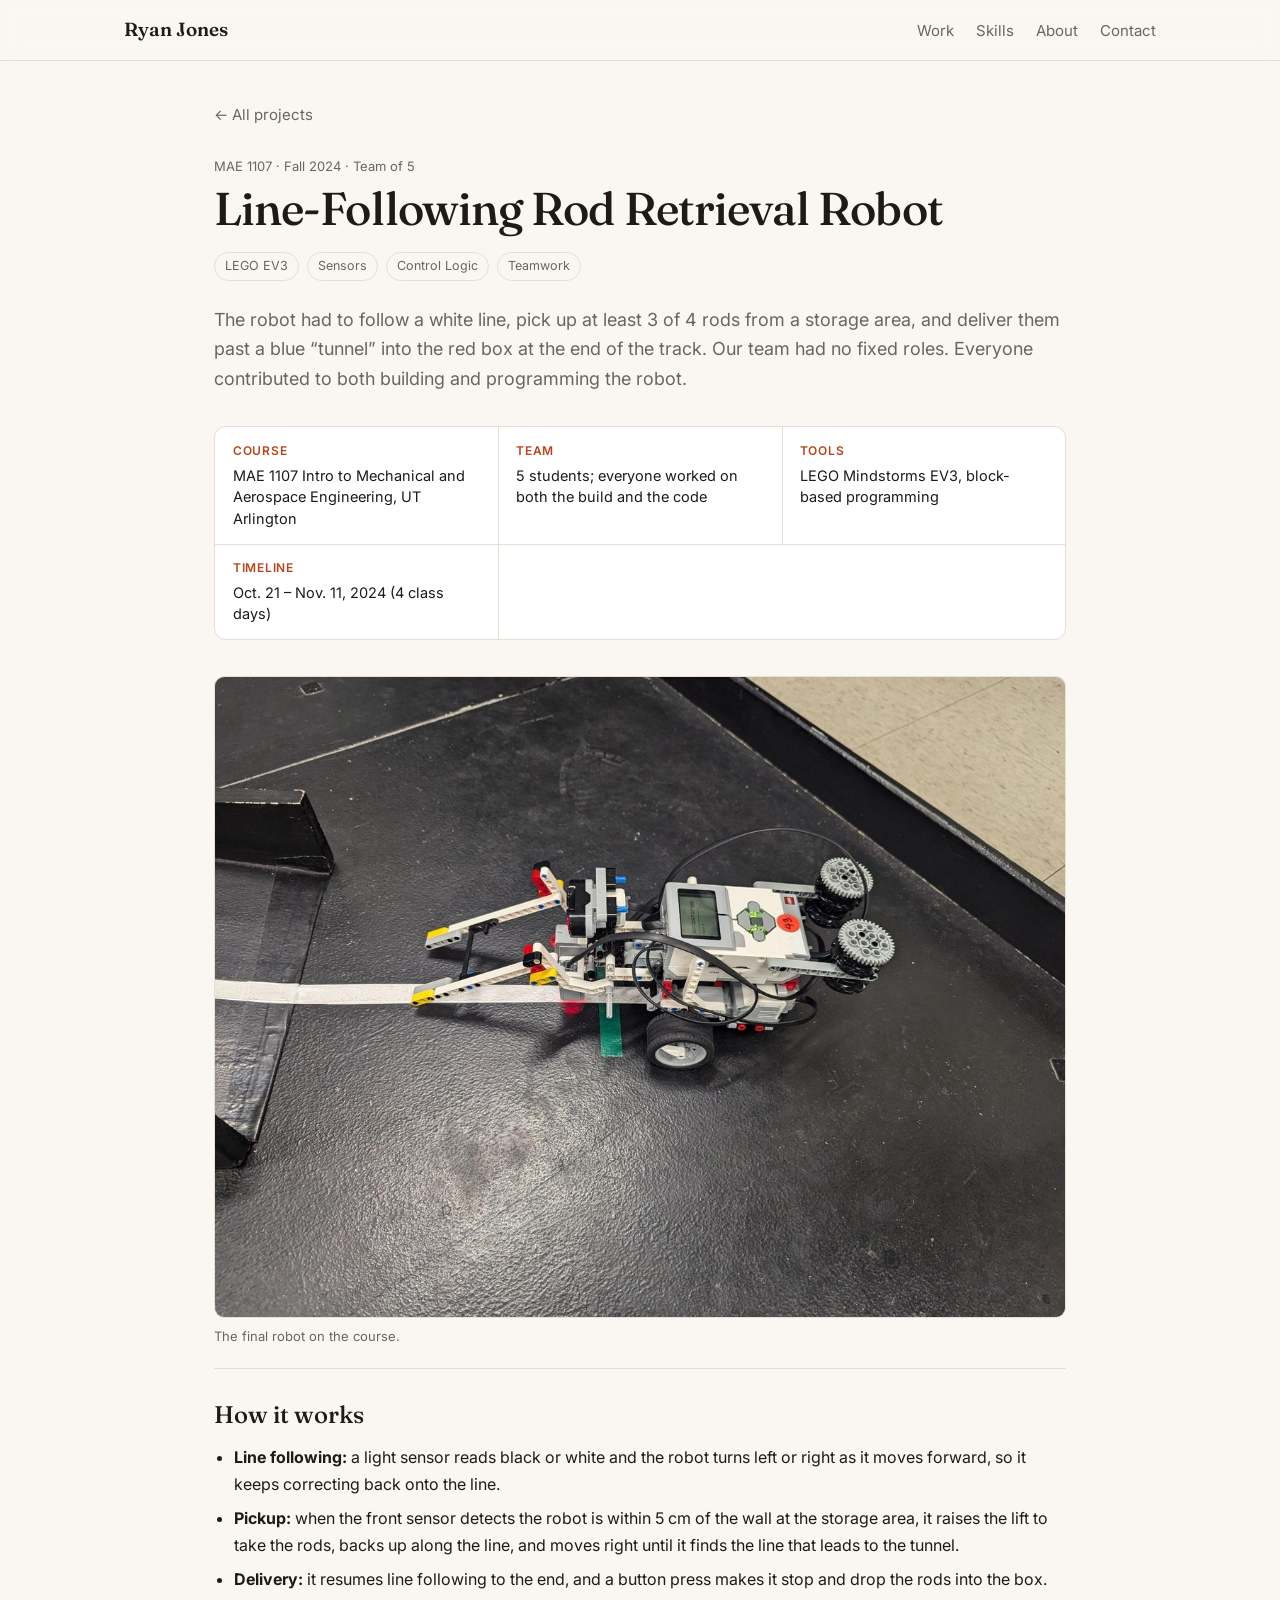
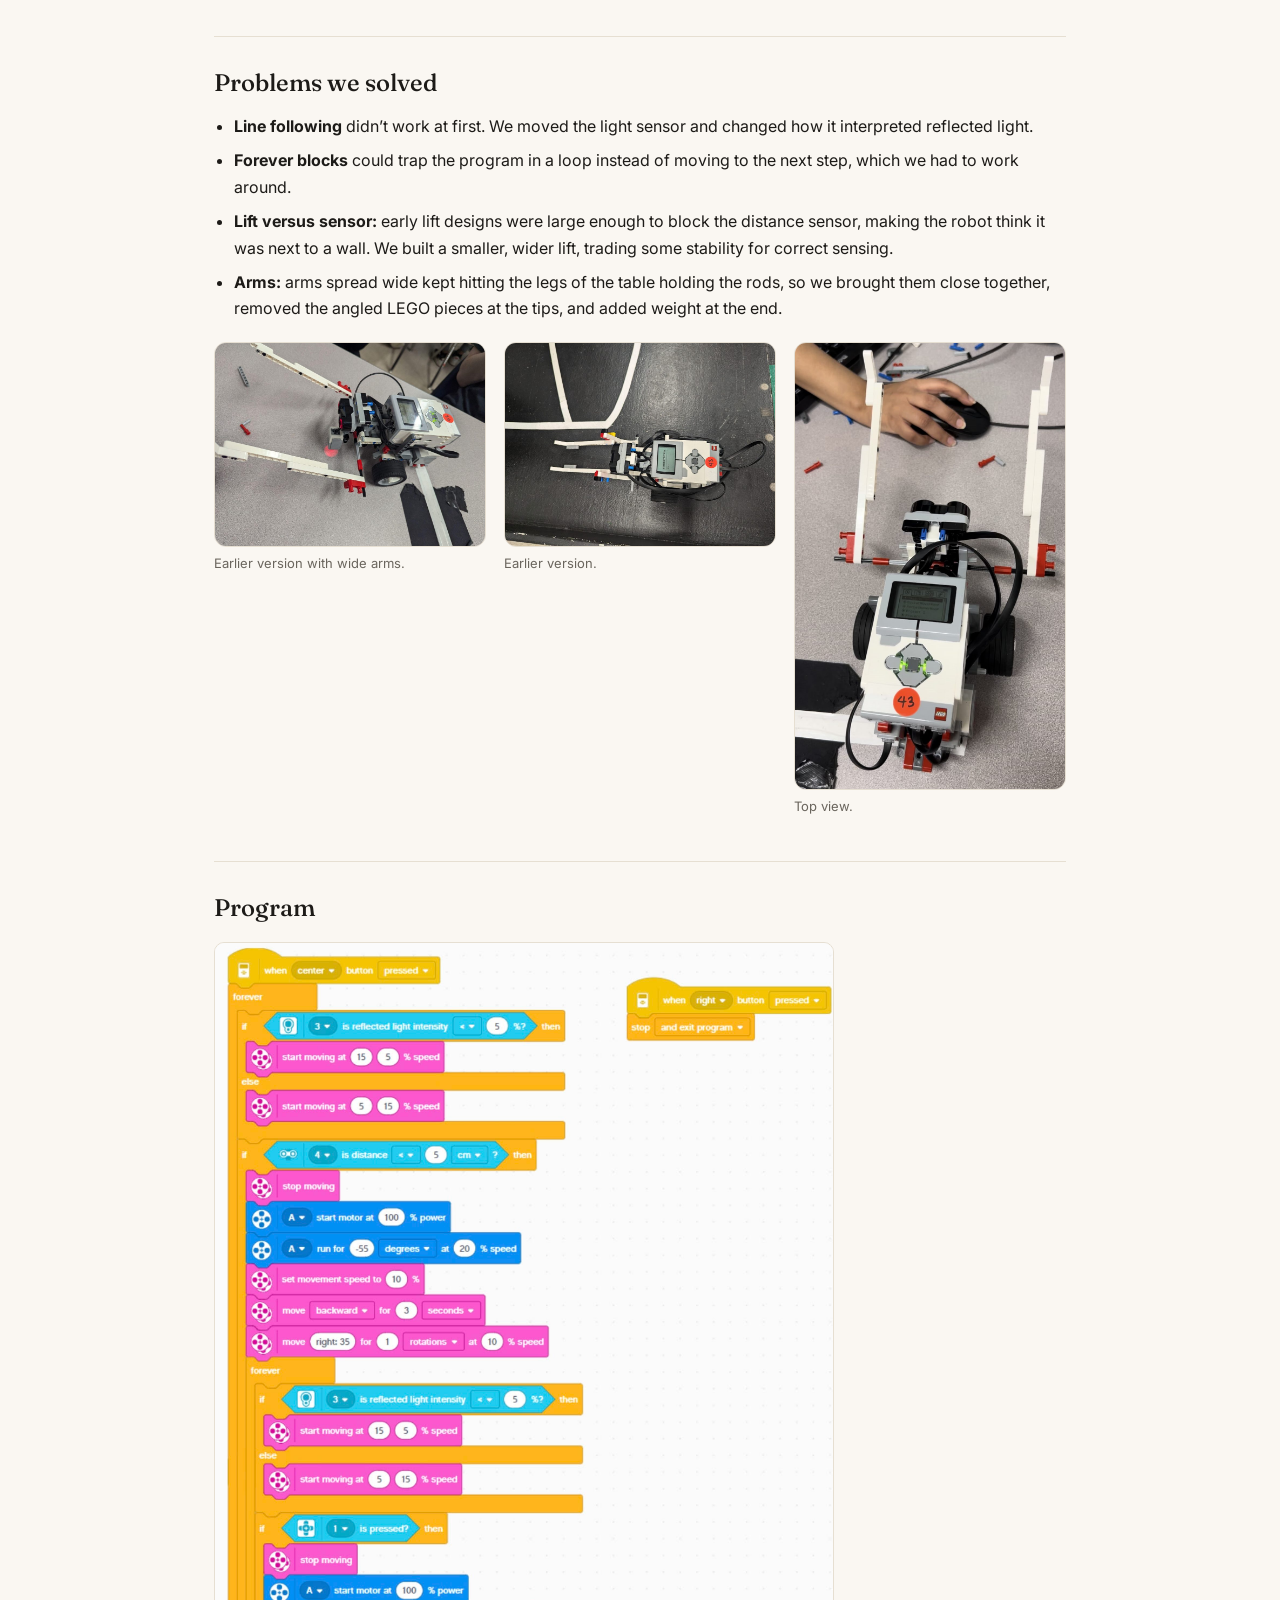
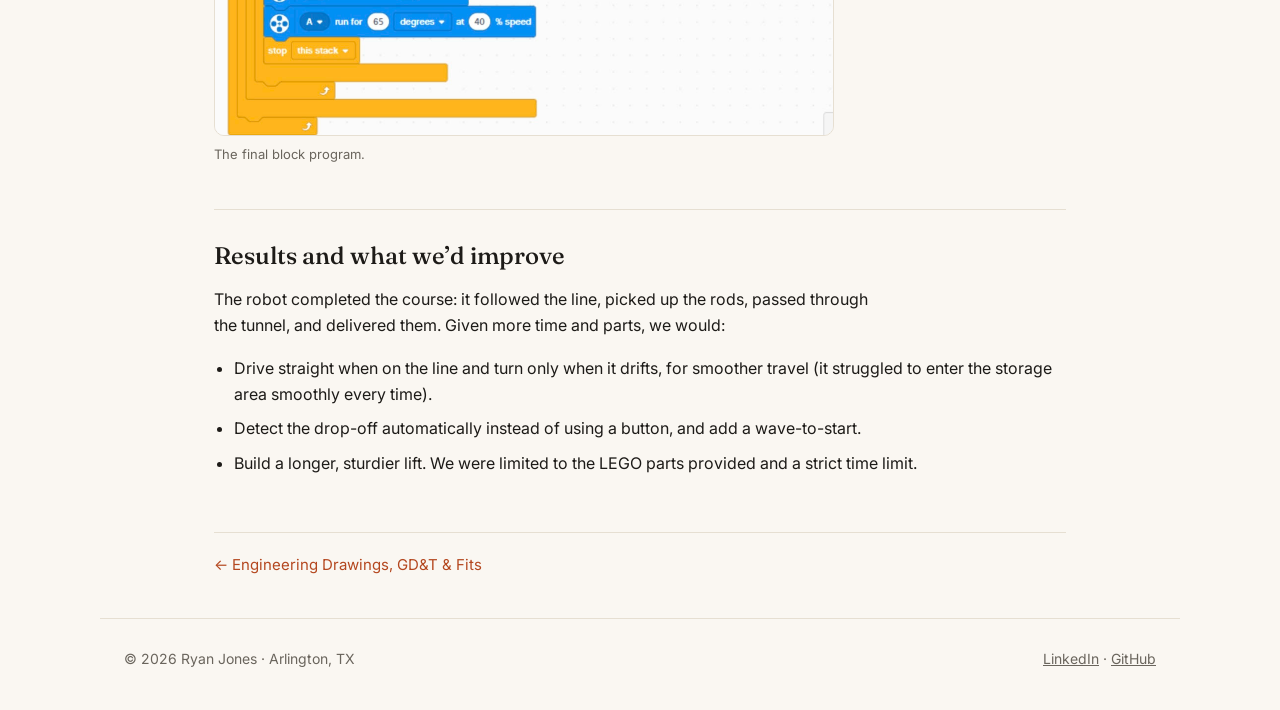
==== projects/lego-line-following-robot.html @ ddf34568 "Add files via upload Added all of the files for showing the projects completed up to this point" ====
<!doctype html>
<html lang="en"><head><meta charset="utf-8"><meta name="viewport" content="width=device-width, initial-scale=1">
<title>Line-Following Rod Retrieval Robot — Ryan Jones</title>
<meta name="description" content="A LEGO EV3 robot that follows a white line, picks up rods, and delivers them to a drop-off box past a tunnel.">
<link rel="preconnect" href="https://fonts.googleapis.com"><link rel="preconnect" href="https://fonts.gstatic.com" crossorigin><link href="https://fonts.googleapis.com/css2?family=Fraunces:opsz,wght@9..144,500;9..144,600&family=Inter:wght@400;500;600&display=swap" rel="stylesheet">
<link rel="stylesheet" href="../css/style.css"></head>
<body>
  <a class="skip" href="#main">Skip to content</a>
  <header class="nav"><div class="wrap nav-inner"><a class="brand" href="../index.html">Ryan Jones</a>
  <nav aria-label="Primary"><a href="../index.html#work">Work</a><a href="../index.html#skills">Skills</a><a href="../index.html#about">About</a><a href="../index.html#contact">Contact</a></nav></div></header>
  <main id="main" class="wrap detail">
    <a class="back" href="../index.html#work">← All projects</a>
    <p class="meta">MAE 1107 · Fall 2024 · Team of 5</p>
    <h1>Line-Following Rod Retrieval Robot</h1>
    <p class="tags"><span>LEGO EV3</span><span>Sensors</span><span>Control Logic</span><span>Teamwork</span></p>
    <p class="lead">The robot had to follow a white line, pick up at least 3 of 4 rods from a storage area, and deliver them past a blue “tunnel” into the red box at the end of the track. Our team had no fixed roles. Everyone contributed to both building and programming the robot.</p>
    <dl class="facts"><div><dt>Course</dt><dd>MAE 1107 Intro to Mechanical and Aerospace Engineering, UT Arlington</dd></div><div><dt>Team</dt><dd>5 students; everyone worked on both the build and the code</dd></div><div><dt>Tools</dt><dd>LEGO Mindstorms EV3, block-based programming</dd></div><div><dt>Timeline</dt><dd>Oct. 21 – Nov. 11, 2024 (4 class days)</dd></div></dl>
    <div class="hero-media"><figure class=""><img src="../assets/images/lego-robot-final.jpg" alt="The final robot on the course." loading="lazy"><figcaption>The final robot on the course.</figcaption></figure></div>
    <div class="prose"><h2>How it works</h2><ul><li><strong>Line following:</strong> a light sensor reads black or white and the robot turns left or right as it moves forward, so it keeps correcting back onto the line.</li><li><strong>Pickup:</strong> when the front sensor detects the robot is within 5 cm of the wall at the storage area, it raises the lift to take the rods, backs up along the line, and moves right until it finds the line that leads to the tunnel.</li><li><strong>Delivery:</strong> it resumes line following to the end, and a button press makes it stop and drop the rods into the box.</li></ul><h2>Problems we solved</h2><ul><li><strong>Line following</strong> didn’t work at first. We moved the light sensor and changed how it interpreted reflected light.</li><li><strong>Forever blocks</strong> could trap the program in a loop instead of moving to the next step, which we had to work around.</li><li><strong>Lift versus sensor:</strong> early lift designs were large enough to block the distance sensor, making the robot think it was next to a wall. We built a smaller, wider lift, trading some stability for correct sensing.</li><li><strong>Arms:</strong> arms spread wide kept hitting the legs of the table holding the rods, so we brought them close together, removed the angled LEGO pieces at the tips, and added weight at the end.</li></ul><div class="gallery g3"><figure class=""><img src="../assets/images/lego-before-1.jpg" alt="Earlier version with wide arms." loading="lazy"><figcaption>Earlier version with wide arms.</figcaption></figure><figure class=""><img src="../assets/images/lego-before-2.jpg" alt="Earlier version." loading="lazy"><figcaption>Earlier version.</figcaption></figure><figure class=""><img src="../assets/images/lego-top.jpg" alt="Top view." loading="lazy"><figcaption>Top view.</figcaption></figure></div><h2>Program</h2><figure class="narrow-fig"><img src="../assets/images/lego-code.png" alt="The final block program." loading="lazy"><figcaption>The final block program.</figcaption></figure><h2>Results and what we’d improve</h2><p>The robot completed the course: it followed the line, picked up the rods, passed through the tunnel, and delivered them. Given more time and parts, we would:</p><ul><li>Drive straight when on the line and turn only when it drifts, for smoother travel (it struggled to enter the storage area smoothly every time).</li><li>Detect the drop-off automatically instead of using a button, and add a wave-to-start.</li><li>Build a longer, sturdier lift. We were limited to the LEGO parts provided and a strict time limit.</li></ul><!-- VIDEO: upload your robot video to YouTube (Unlisted), copy the ID from the link, replace VIDEO_ID below, and uncomment:
<figure class="vid wide"><div class="video"><iframe src="https://www.youtube.com/embed/VIDEO_ID" title="Rod retrieval robot run" allowfullscreen loading="lazy"></iframe></div><figcaption>The robot completing the course.</figcaption></figure>
--></div>
    <nav class="pn" aria-label="More projects"><a href="gdt-drawings-and-fits.html">← Engineering Drawings, GD&amp;T &amp; Fits</a></nav>
  </main>
  <footer class="wrap footer"><span>© 2026 Ryan Jones · Arlington, TX</span><span><a href="https://www.linkedin.com/in/ryancjones311/" target="_blank" rel="noopener">LinkedIn</a> · <a href="https://github.com/ryancjones311" target="_blank" rel="noopener">GitHub</a></span></footer>
  <script src="../js/site.js"></script>
</body></html>
---- css/style.css ----
:root{
  --bg:#faf7f2; --surface:#fff; --band:#f3eee5; --text:#1d1b18; --muted:#6a655d;
  --line:#e6dfd2; --accent:#b4471f; --accent-ink:#fff;
  --serif:'Fraunces',Georgia,serif; --sans:'Inter',system-ui,-apple-system,Segoe UI,sans-serif;
}
@media (prefers-color-scheme: dark){
  :root{--bg:#161412;--surface:#1f1c19;--band:#1b1815;--text:#f1ece4;--muted:#a49d92;--line:#33302b;--accent:#e2744a;--accent-ink:#161412}
}
*{box-sizing:border-box}
html{scroll-behavior:smooth;scroll-padding-top:72px}
body{margin:0;background:var(--bg);color:var(--text);font:16px/1.65 var(--sans);-webkit-font-smoothing:antialiased}
a{color:inherit}
.wrap{max-width:1080px;margin:0 auto;padding:0 24px}
.narrow{max-width:760px}
.skip{position:absolute;left:-999px}.skip:focus{left:12px;top:12px;background:var(--surface);padding:8px 12px;z-index:10}

.nav{position:sticky;top:0;z-index:5;background:color-mix(in srgb,var(--bg) 88%,transparent);backdrop-filter:blur(10px);border-bottom:1px solid var(--line)}
.nav-inner{display:flex;justify-content:space-between;align-items:center;height:60px}
.brand{font-family:var(--serif);font-weight:600;font-size:19px;text-decoration:none}
.nav nav a{margin-left:22px;text-decoration:none;color:var(--muted);font-size:15px}
.nav nav a:hover{color:var(--text)}

.hero{padding:96px 24px 72px}
.eyebrow{margin:0 0 18px;color:var(--accent);font-weight:600;font-size:14px;letter-spacing:.08em;text-transform:uppercase}
h1,h2,h3{font-family:var(--serif);font-weight:500;line-height:1.15;margin:0}
h1{font-size:clamp(38px,6.5vw,68px);max-width:15em;letter-spacing:-.02em}
.lead{max-width:40em;font-size:19px;color:var(--muted);margin:24px 0 32px}
.actions{display:flex;flex-wrap:wrap;gap:12px}
.btn{display:inline-block;padding:11px 20px;border:1px solid var(--line);border-radius:999px;text-decoration:none;font-weight:500;font-size:15px;background:var(--surface);transition:.15s}
.btn:hover{border-color:var(--text)}
.btn.primary{background:var(--accent);border-color:var(--accent);color:var(--accent-ink)}
.btn.primary:hover{filter:brightness(1.08)}

.section{padding:64px 24px}
.section-head{display:flex;align-items:baseline;justify-content:space-between;gap:16px;margin-bottom:32px;border-bottom:1px solid var(--line);padding-bottom:14px}
.section-head h2{font-size:clamp(26px,4vw,34px)}
.section-head p{margin:0;color:var(--muted);font-size:15px}

.grid{display:grid;grid-template-columns:repeat(2,1fr);gap:28px}
.card{background:var(--surface);border:1px solid var(--line);border-radius:14px;overflow:hidden;display:flex;flex-direction:column;transition:transform .2s,box-shadow .2s}
.card:hover{transform:translateY(-3px);box-shadow:0 12px 30px rgba(0,0,0,.08)}
.media{display:block;width:100%;aspect-ratio:16/10;object-fit:cover;position:relative}
div.media{display:flex;align-items:flex-end;padding:18px 22px}
div.media span{font-family:var(--serif);font-size:56px;line-height:1;color:rgba(255,255,255,.85)}
.m1{background:linear-gradient(135deg,#b4471f,#e0a35a)}
.m2{background:linear-gradient(135deg,#2f4a5c,#6f97a8)}
.m3{background:linear-gradient(135deg,#55603a,#b3b788)}
.m4{background:linear-gradient(135deg,#4b3a57,#9c86a8)}
.body{padding:22px 24px 26px;display:flex;flex-direction:column;flex:1}
.meta{margin:0 0 6px;font-size:13px;color:var(--muted)}
.card h3{font-size:23px;margin-bottom:10px}
.body p{margin:0 0 12px}
.body ul{margin:0 0 16px;padding-left:18px;color:var(--muted);font-size:15px}
.body li{margin-bottom:6px}
.tags{margin-top:auto!important;display:flex;flex-wrap:wrap;gap:8px}
.tags span{font-size:12.5px;padding:3px 10px;border:1px solid var(--line);border-radius:999px;color:var(--muted)}

.band{background:var(--band);border-block:1px solid var(--line)}
.skills{display:grid;grid-template-columns:repeat(4,1fr);gap:28px}
.skills h3{font-family:var(--sans);font-size:13px;font-weight:600;letter-spacing:.06em;text-transform:uppercase;color:var(--accent);margin-bottom:8px}
.skills p{margin:0;font-size:15px}
.cert{margin:32px 0 0;font-size:15px}

.contact{text-align:center}
.contact h2{font-size:clamp(28px,4.5vw,40px);margin-bottom:12px}
.contact p{color:var(--muted);margin:0 0 24px}
.contact .actions{justify-content:center}
.footer{display:flex;justify-content:space-between;flex-wrap:wrap;gap:8px;padding:28px 24px 40px;border-top:1px solid var(--line);font-size:14px;color:var(--muted)}

@media(max-width:820px){
  .grid{grid-template-columns:1fr}
  .skills{grid-template-columns:1fr 1fr}
  .hero{padding:64px 24px 48px}
}
@media(max-width:480px){.skills{grid-template-columns:1fr}.nav nav a{margin-left:14px}}

/* ---- clickable cards ---- */
.card{position:relative}
.stretch{text-decoration:none}
.stretch::after{content:"";position:absolute;inset:0}
.stretch:focus-visible{outline:none}
.card:has(.stretch:focus-visible){outline:2px solid var(--accent);outline-offset:3px}
.more{margin:14px 0 0!important;color:var(--accent);font-weight:500;font-size:14px}
.tags+.more{margin-top:14px}
.m5{background:linear-gradient(135deg,#7a3b3b,#c98d7a)}
.m6{background:linear-gradient(135deg,#3a5a56,#86b3aa)}
.m7{background:linear-gradient(135deg,#5b5130,#c9b566)}

/* ---- project detail pages ---- */
.detail{padding-top:40px;padding-bottom:40px}
.detail .back{display:inline-block;margin-bottom:28px;color:var(--muted);text-decoration:none;font-size:15px}
.detail .back:hover{color:var(--text)}
.detail h1{font-size:clamp(30px,5vw,46px);max-width:none;margin:6px 0 16px}
.detail .tags{margin:0 0 24px!important}
.detail .lead{margin:0 0 32px;font-size:18px}
.detail h2{font-size:24px;margin:36px 0 12px}
.detail ul{padding-left:20px;color:var(--text)}
.detail li{margin-bottom:8px}
.hero-img,.gallery img{width:100%;border-radius:12px;border:1px solid var(--line);display:block}
.gallery{display:grid;grid-template-columns:repeat(2,1fr);gap:16px}
.gallery figure{margin:0}
.gallery figcaption{font-size:13px;color:var(--muted);margin-top:6px}
.video{position:relative;aspect-ratio:16/9;margin:24px 0}
.video iframe{position:absolute;inset:0;width:100%;height:100%;border:0;border-radius:12px}
.pn{display:flex;justify-content:space-between;gap:16px;margin-top:56px;padding-top:20px;border-top:1px solid var(--line);font-size:15px}
.pn a{text-decoration:none;color:var(--accent)}
@media(max-width:600px){.gallery{grid-template-columns:1fr}.pn{flex-direction:column}}

/* ---- rich detail pages ---- */
.detail{max-width:900px}
.detail .lead{max-width:none}
.facts{display:grid;grid-template-columns:repeat(auto-fit,minmax(220px,1fr));gap:0;margin:0 0 36px;border:1px solid var(--line);border-radius:12px;background:var(--surface);overflow:hidden}
.facts>div{padding:14px 18px;border-right:1px solid var(--line);border-bottom:1px solid var(--line);margin:0 -1px -1px 0}
.facts dt{font-size:12px;font-weight:600;letter-spacing:.06em;text-transform:uppercase;color:var(--accent);margin:0 0 4px}
.facts dd{margin:0;font-size:14.5px;line-height:1.5}
.hero-media{margin:0 0 8px}
.hero-media:empty{display:none}
.prose h2{border-top:1px solid var(--line);padding-top:32px;margin-top:44px}
.prose h2:first-child{margin-top:20px}
.prose p{max-width:68ch}
.prose code{font-size:.9em;background:var(--band);padding:1px 6px;border-radius:5px}
.eq{font-family:ui-monospace,Menlo,Consolas,monospace;background:var(--band);padding:10px 14px;border-radius:8px;display:inline-block;font-size:14.5px}
figure{margin:20px 0}
figure img{width:100%;height:auto;display:block;border-radius:10px;border:1px solid var(--line);cursor:zoom-in;background:#fff}
figcaption{font-size:13px;color:var(--muted);margin-top:8px}
.gallery{display:grid;gap:18px;margin:20px 0;align-items:start}
.gallery figure{margin:0}
.gallery.g2{grid-template-columns:repeat(2,1fr)}.gallery.g3{grid-template-columns:repeat(3,1fr)}
.narrow-fig{max-width:620px}
figure.vid video{display:block;width:100%;max-height:78vh;border-radius:10px;background:#000;border:1px solid var(--line)}
.gallery figure.vid video{max-height:420px;object-fit:contain}
figure.vid.wide{max-width:100%}
.tbl{overflow-x:auto;margin:16px 0 20px}
table{border-collapse:collapse;width:100%;font-size:14.5px;background:var(--surface);border:1px solid var(--line);border-radius:10px;overflow:hidden}
th,td{text-align:left;padding:10px 14px;border-bottom:1px solid var(--line);vertical-align:top}
th{background:var(--band);font-weight:600;font-size:13px}
tr:last-child td{border-bottom:0}
details.code{margin:18px 0;border:1px solid var(--line);border-radius:10px;background:var(--surface)}
details.code summary{cursor:pointer;padding:12px 16px;font-weight:500;color:var(--accent)}
details.code pre{margin:0;padding:16px;overflow:auto;max-height:520px;border-top:1px solid var(--line);font-size:13px;line-height:1.5;background:var(--band)}
.lightbox{position:fixed;inset:0;z-index:50;background:rgba(0,0,0,.88);display:flex;align-items:center;justify-content:center;padding:24px;cursor:zoom-out}
.lightbox[hidden]{display:none}
.lightbox img{max-width:100%;max-height:100%;border-radius:8px;border:0;background:#fff;cursor:zoom-out}
@media(max-width:700px){.gallery.g2,.gallery.g3{grid-template-columns:1fr}}
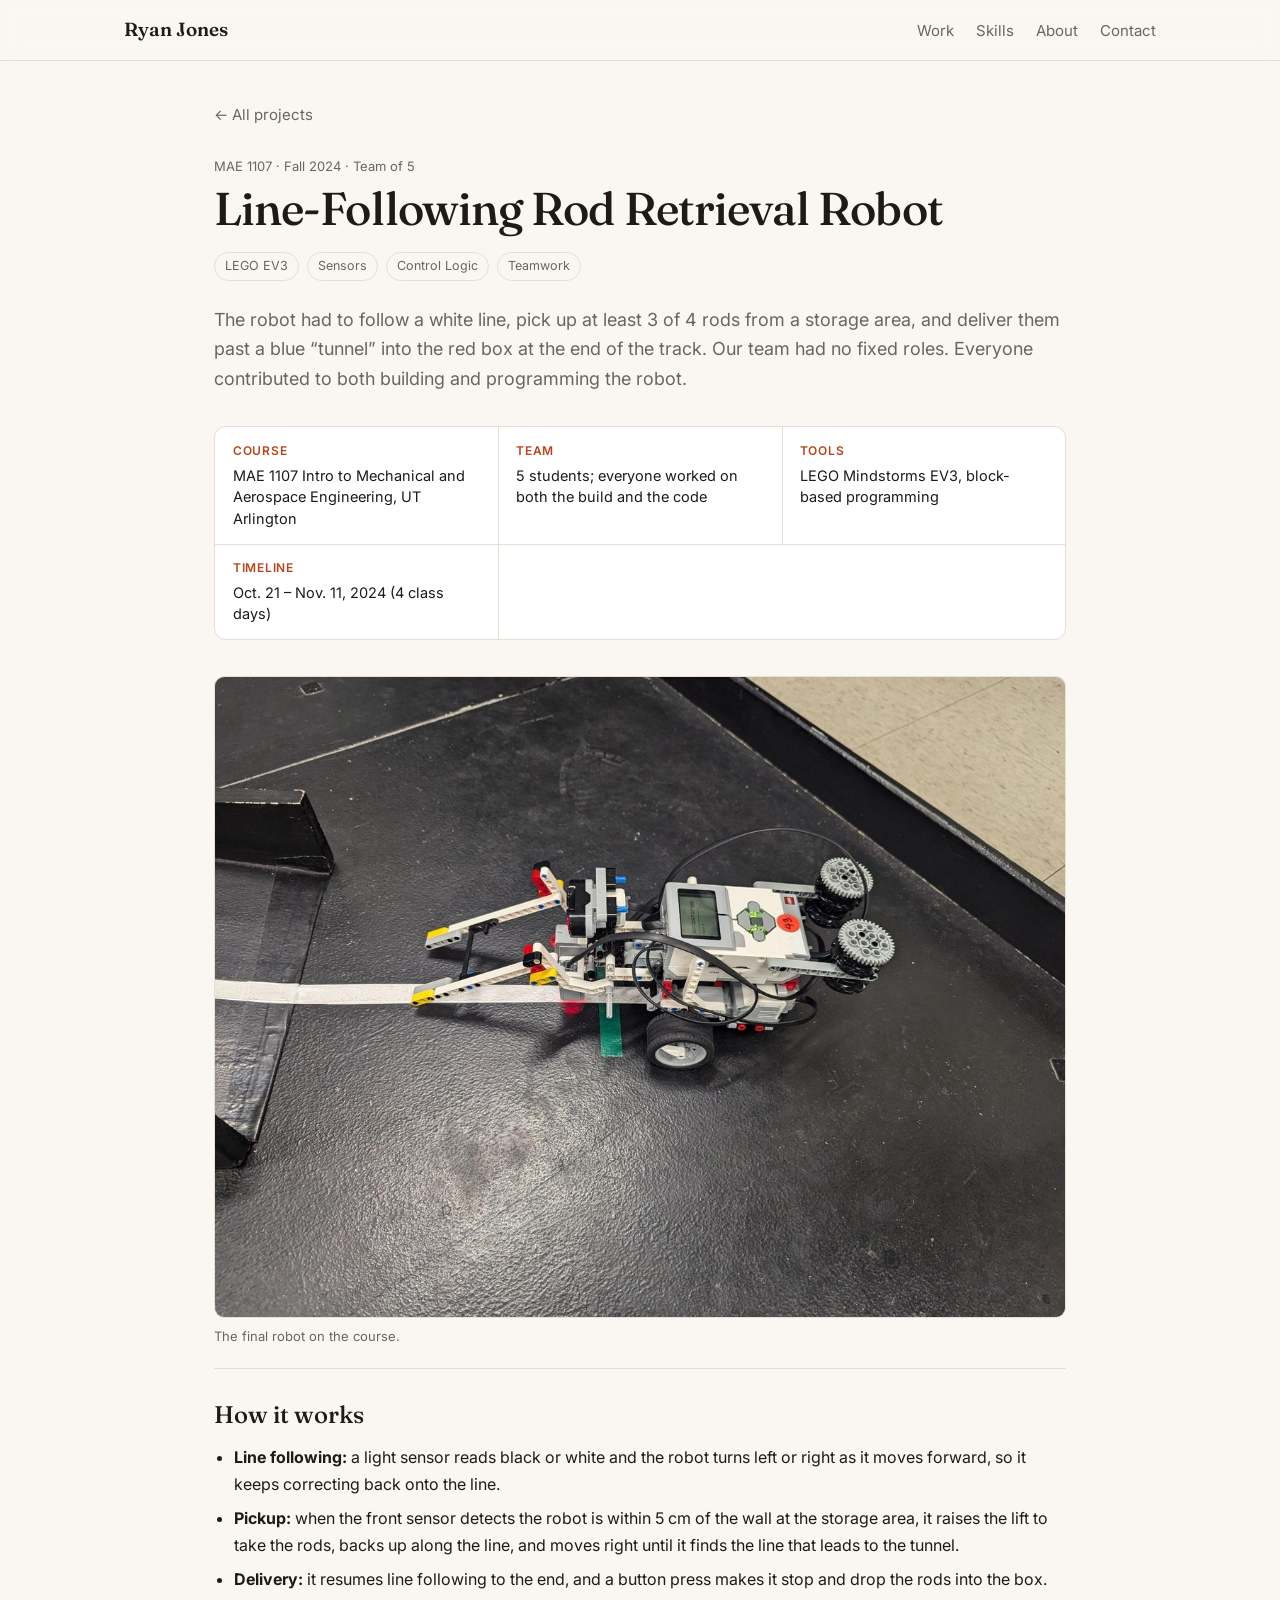
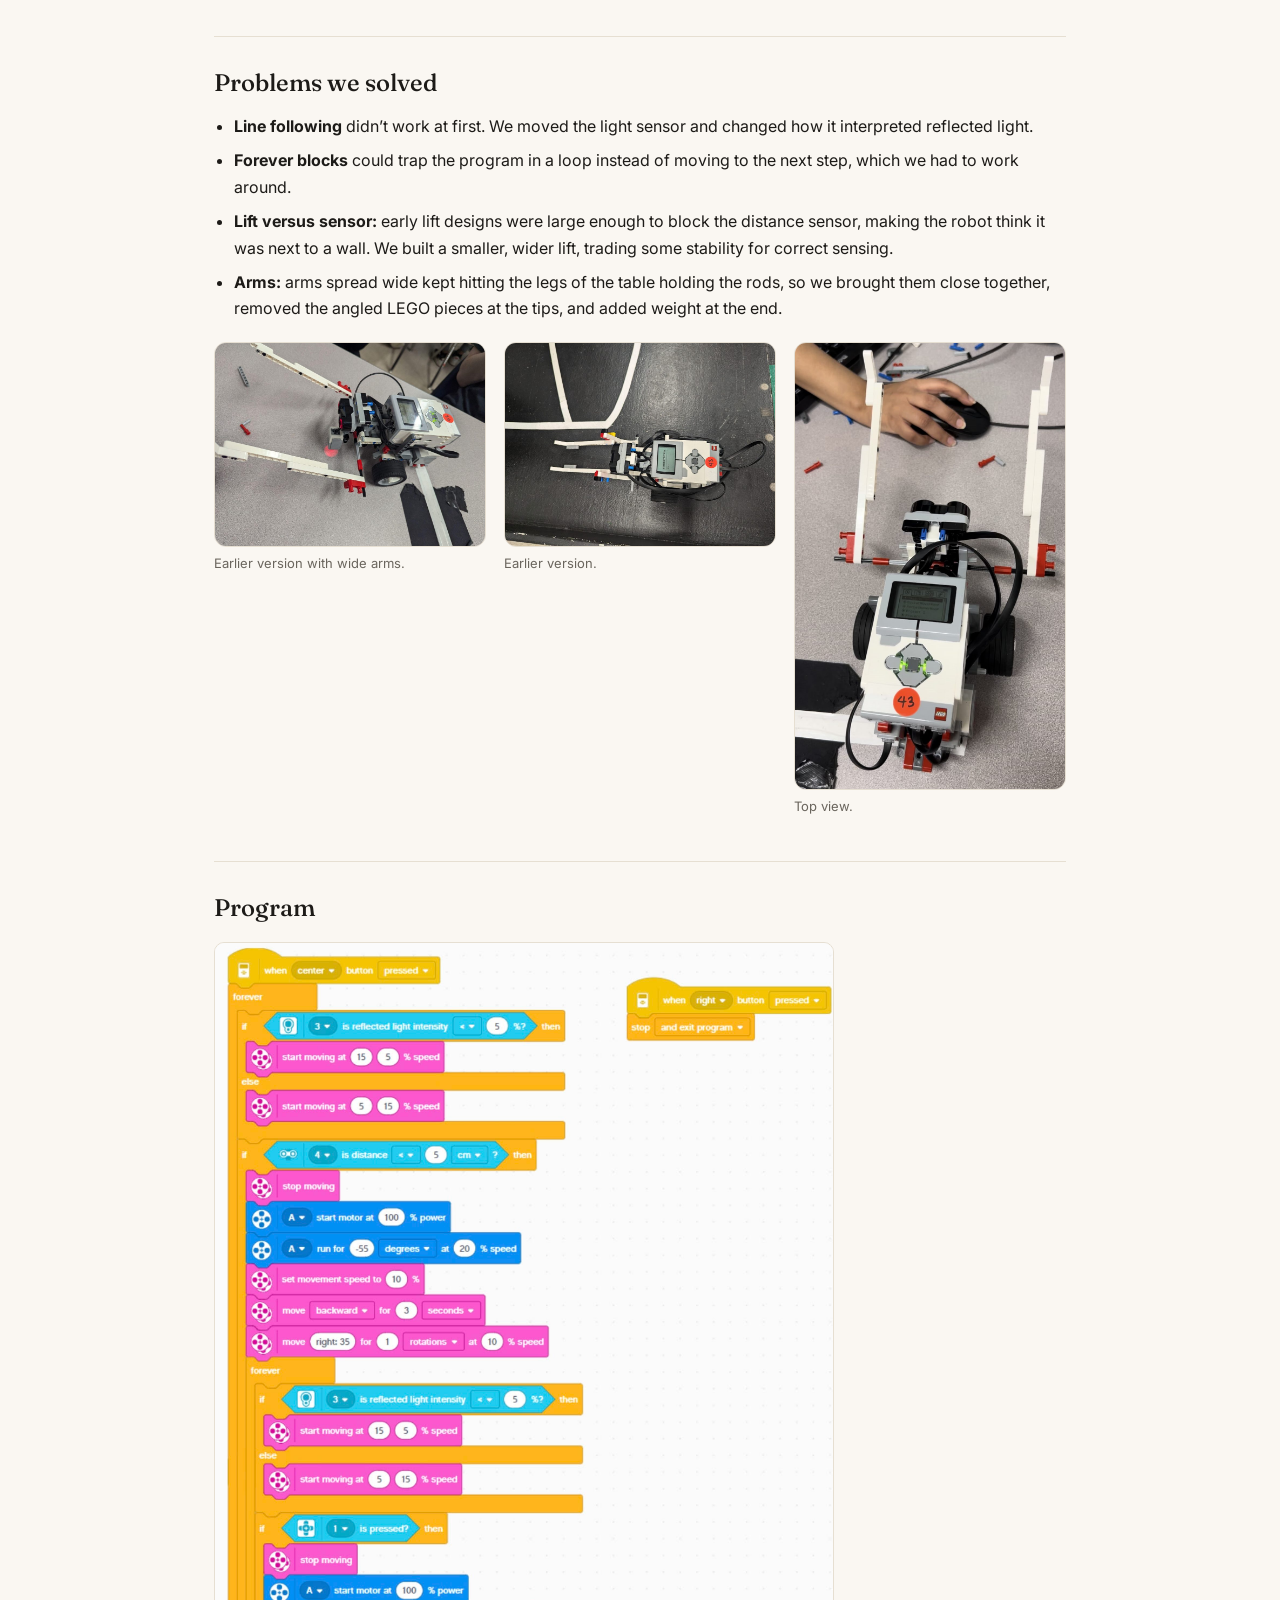
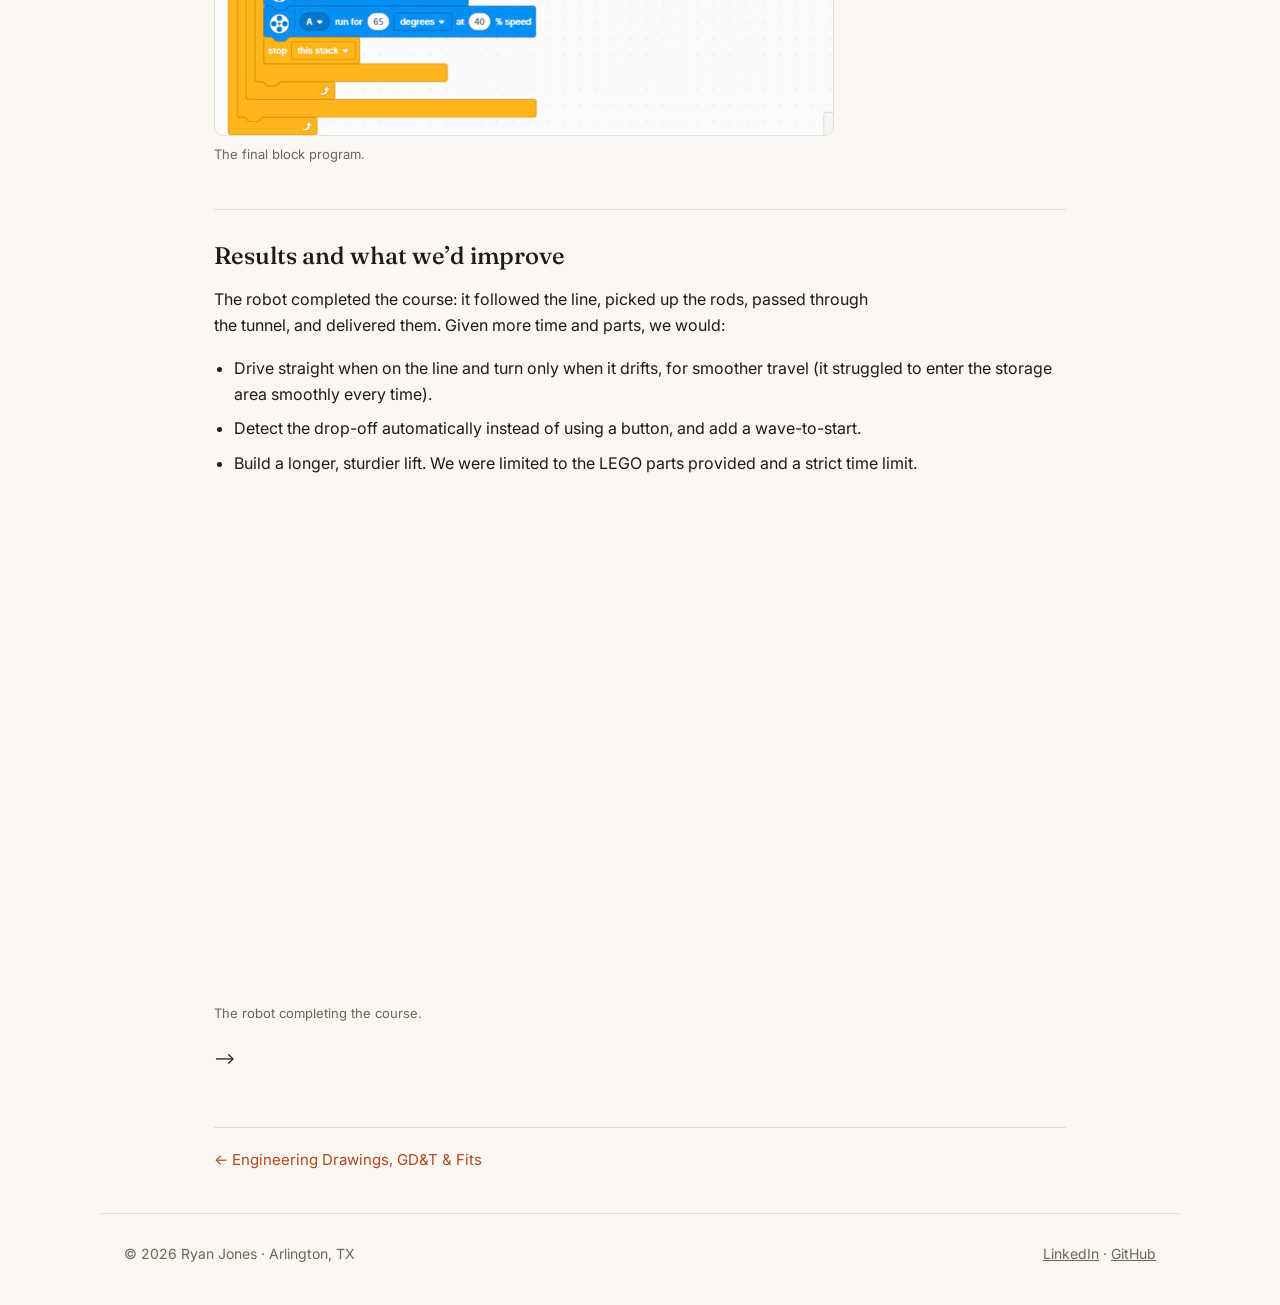
==== commit 890512dc: "Update lego-line-following-robot.html added the video" ====
--- a/projects/lego-line-following-robot.html
+++ b/projects/lego-line-following-robot.html
@@ -16,11 +16,11 @@
     <p class="lead">The robot had to follow a white line, pick up at least 3 of 4 rods from a storage area, and deliver them past a blue “tunnel” into the red box at the end of the track. Our team had no fixed roles. Everyone contributed to both building and programming the robot.</p>
     <dl class="facts"><div><dt>Course</dt><dd>MAE 1107 Intro to Mechanical and Aerospace Engineering, UT Arlington</dd></div><div><dt>Team</dt><dd>5 students; everyone worked on both the build and the code</dd></div><div><dt>Tools</dt><dd>LEGO Mindstorms EV3, block-based programming</dd></div><div><dt>Timeline</dt><dd>Oct. 21 – Nov. 11, 2024 (4 class days)</dd></div></dl>
     <div class="hero-media"><figure class=""><img src="../assets/images/lego-robot-final.jpg" alt="The final robot on the course." loading="lazy"><figcaption>The final robot on the course.</figcaption></figure></div>
-    <div class="prose"><h2>How it works</h2><ul><li><strong>Line following:</strong> a light sensor reads black or white and the robot turns left or right as it moves forward, so it keeps correcting back onto the line.</li><li><strong>Pickup:</strong> when the front sensor detects the robot is within 5 cm of the wall at the storage area, it raises the lift to take the rods, backs up along the line, and moves right until it finds the line that leads to the tunnel.</li><li><strong>Delivery:</strong> it resumes line following to the end, and a button press makes it stop and drop the rods into the box.</li></ul><h2>Problems we solved</h2><ul><li><strong>Line following</strong> didn’t work at first. We moved the light sensor and changed how it interpreted reflected light.</li><li><strong>Forever blocks</strong> could trap the program in a loop instead of moving to the next step, which we had to work around.</li><li><strong>Lift versus sensor:</strong> early lift designs were large enough to block the distance sensor, making the robot think it was next to a wall. We built a smaller, wider lift, trading some stability for correct sensing.</li><li><strong>Arms:</strong> arms spread wide kept hitting the legs of the table holding the rods, so we brought them close together, removed the angled LEGO pieces at the tips, and added weight at the end.</li></ul><div class="gallery g3"><figure class=""><img src="../assets/images/lego-before-1.jpg" alt="Earlier version with wide arms." loading="lazy"><figcaption>Earlier version with wide arms.</figcaption></figure><figure class=""><img src="../assets/images/lego-before-2.jpg" alt="Earlier version." loading="lazy"><figcaption>Earlier version.</figcaption></figure><figure class=""><img src="../assets/images/lego-top.jpg" alt="Top view." loading="lazy"><figcaption>Top view.</figcaption></figure></div><h2>Program</h2><figure class="narrow-fig"><img src="../assets/images/lego-code.png" alt="The final block program." loading="lazy"><figcaption>The final block program.</figcaption></figure><h2>Results and what we’d improve</h2><p>The robot completed the course: it followed the line, picked up the rods, passed through the tunnel, and delivered them. Given more time and parts, we would:</p><ul><li>Drive straight when on the line and turn only when it drifts, for smoother travel (it struggled to enter the storage area smoothly every time).</li><li>Detect the drop-off automatically instead of using a button, and add a wave-to-start.</li><li>Build a longer, sturdier lift. We were limited to the LEGO parts provided and a strict time limit.</li></ul><!-- VIDEO: upload your robot video to YouTube (Unlisted), copy the ID from the link, replace VIDEO_ID below, and uncomment:
-<figure class="vid wide"><div class="video"><iframe src="https://www.youtube.com/embed/VIDEO_ID" title="Rod retrieval robot run" allowfullscreen loading="lazy"></iframe></div><figcaption>The robot completing the course.</figcaption></figure>
+    <div class="prose"><h2>How it works</h2><ul><li><strong>Line following:</strong> a light sensor reads black or white and the robot turns left or right as it moves forward, so it keeps correcting back onto the line.</li><li><strong>Pickup:</strong> when the front sensor detects the robot is within 5 cm of the wall at the storage area, it raises the lift to take the rods, backs up along the line, and moves right until it finds the line that leads to the tunnel.</li><li><strong>Delivery:</strong> it resumes line following to the end, and a button press makes it stop and drop the rods into the box.</li></ul><h2>Problems we solved</h2><ul><li><strong>Line following</strong> didn’t work at first. We moved the light sensor and changed how it interpreted reflected light.</li><li><strong>Forever blocks</strong> could trap the program in a loop instead of moving to the next step, which we had to work around.</li><li><strong>Lift versus sensor:</strong> early lift designs were large enough to block the distance sensor, making the robot think it was next to a wall. We built a smaller, wider lift, trading some stability for correct sensing.</li><li><strong>Arms:</strong> arms spread wide kept hitting the legs of the table holding the rods, so we brought them close together, removed the angled LEGO pieces at the tips, and added weight at the end.</li></ul><div class="gallery g3"><figure class=""><img src="../assets/images/lego-before-1.jpg" alt="Earlier version with wide arms." loading="lazy"><figcaption>Earlier version with wide arms.</figcaption></figure><figure class=""><img src="../assets/images/lego-before-2.jpg" alt="Earlier version." loading="lazy"><figcaption>Earlier version.</figcaption></figure><figure class=""><img src="../assets/images/lego-top.jpg" alt="Top view." loading="lazy"><figcaption>Top view.</figcaption></figure></div><h2>Program</h2><figure class="narrow-fig"><img src="../assets/images/lego-code.png" alt="The final block program." loading="lazy"><figcaption>The final block program.</figcaption></figure><h2>Results and what we’d improve</h2><p>The robot completed the course: it followed the line, picked up the rods, passed through the tunnel, and delivered them. Given more time and parts, we would:</p><ul><li>Drive straight when on the line and turn only when it drifts, for smoother travel (it struggled to enter the storage area smoothly every time).</li><li>Detect the drop-off automatically instead of using a button, and add a wave-to-start.</li><li>Build a longer, sturdier lift. We were limited to the LEGO parts provided and a strict time limit.</li></ul> 
+<figure class="vid wide"><div class="video"><iframe src="https://www.youtube.com/embed/M2R_I4u5NtI" title="Rod retrieval robot run" allowfullscreen loading="lazy"></iframe></div><figcaption>The robot completing the course.</figcaption></figure>
 --></div>
     <nav class="pn" aria-label="More projects"><a href="gdt-drawings-and-fits.html">← Engineering Drawings, GD&amp;T &amp; Fits</a></nav>
   </main>
   <footer class="wrap footer"><span>© 2026 Ryan Jones · Arlington, TX</span><span><a href="https://www.linkedin.com/in/ryancjones311/" target="_blank" rel="noopener">LinkedIn</a> · <a href="https://github.com/ryancjones311" target="_blank" rel="noopener">GitHub</a></span></footer>
   <script src="../js/site.js"></script>
-</body></html>+</body></html>
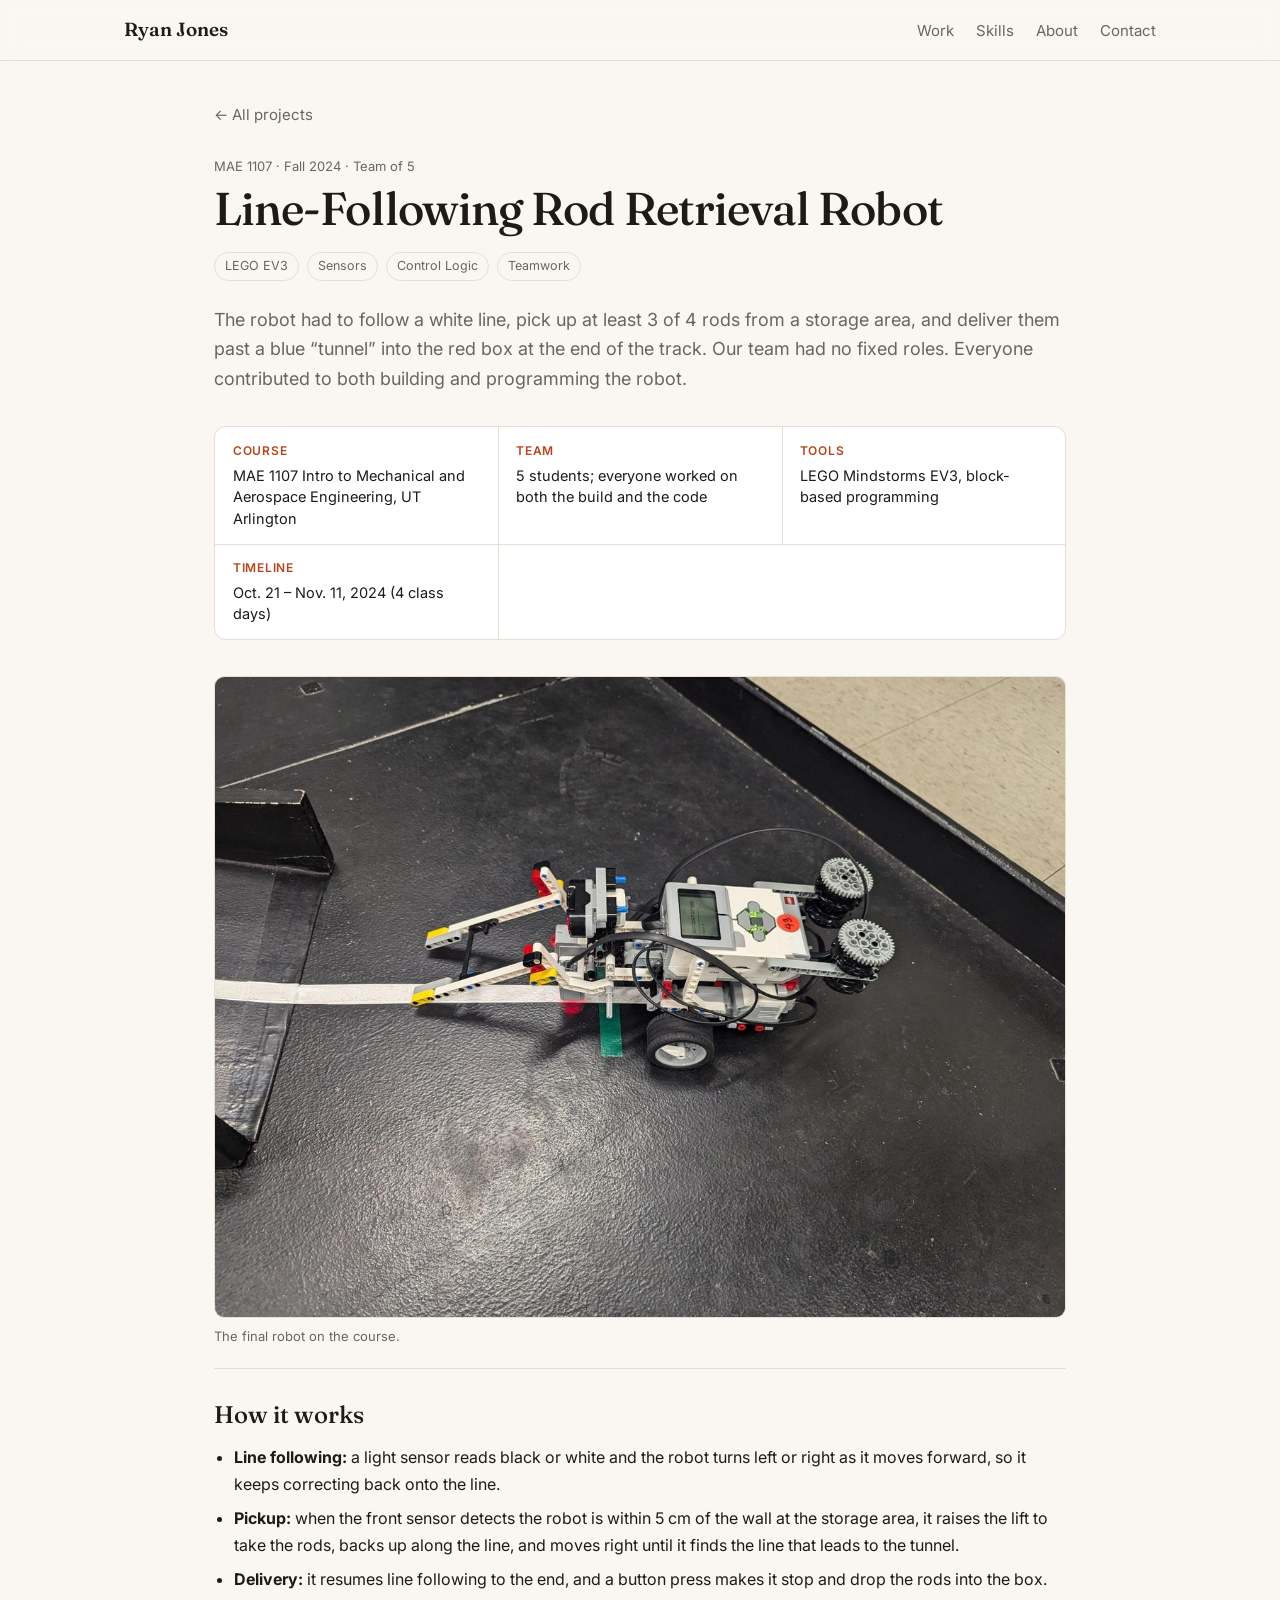
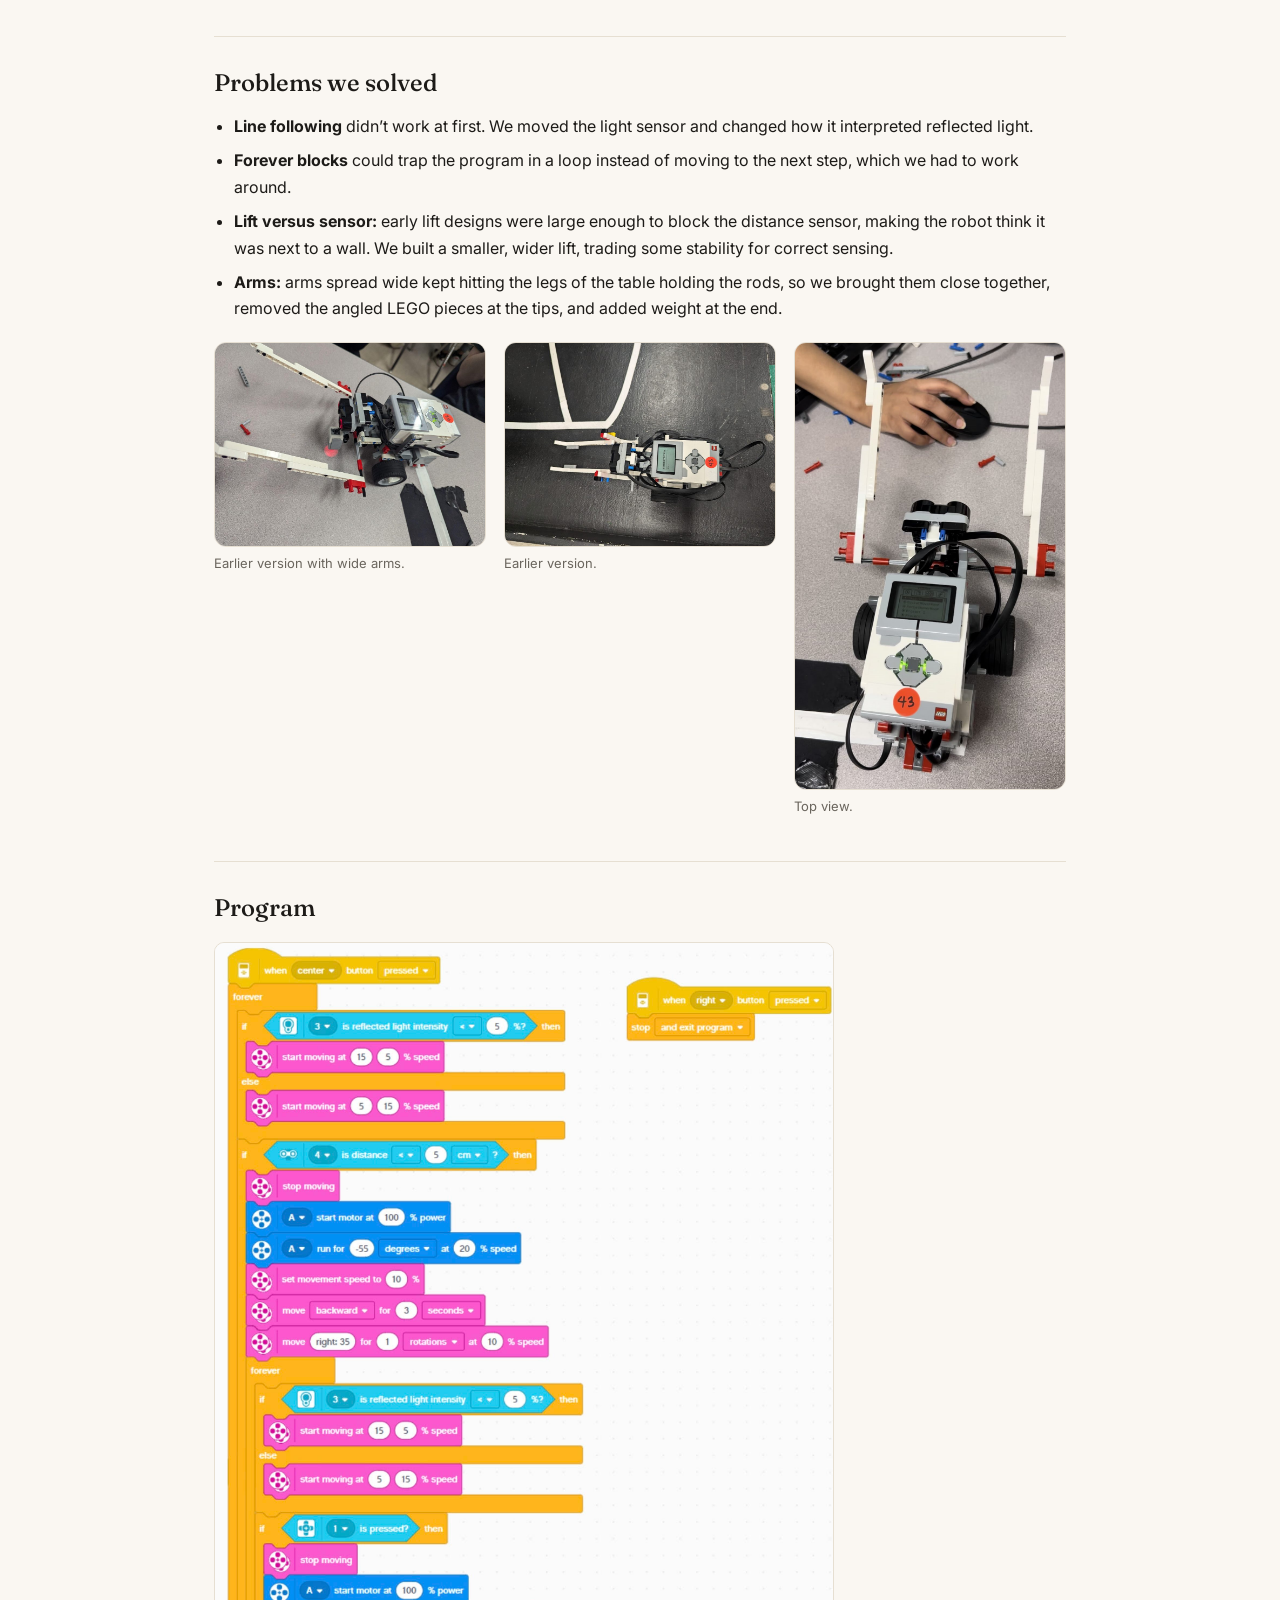
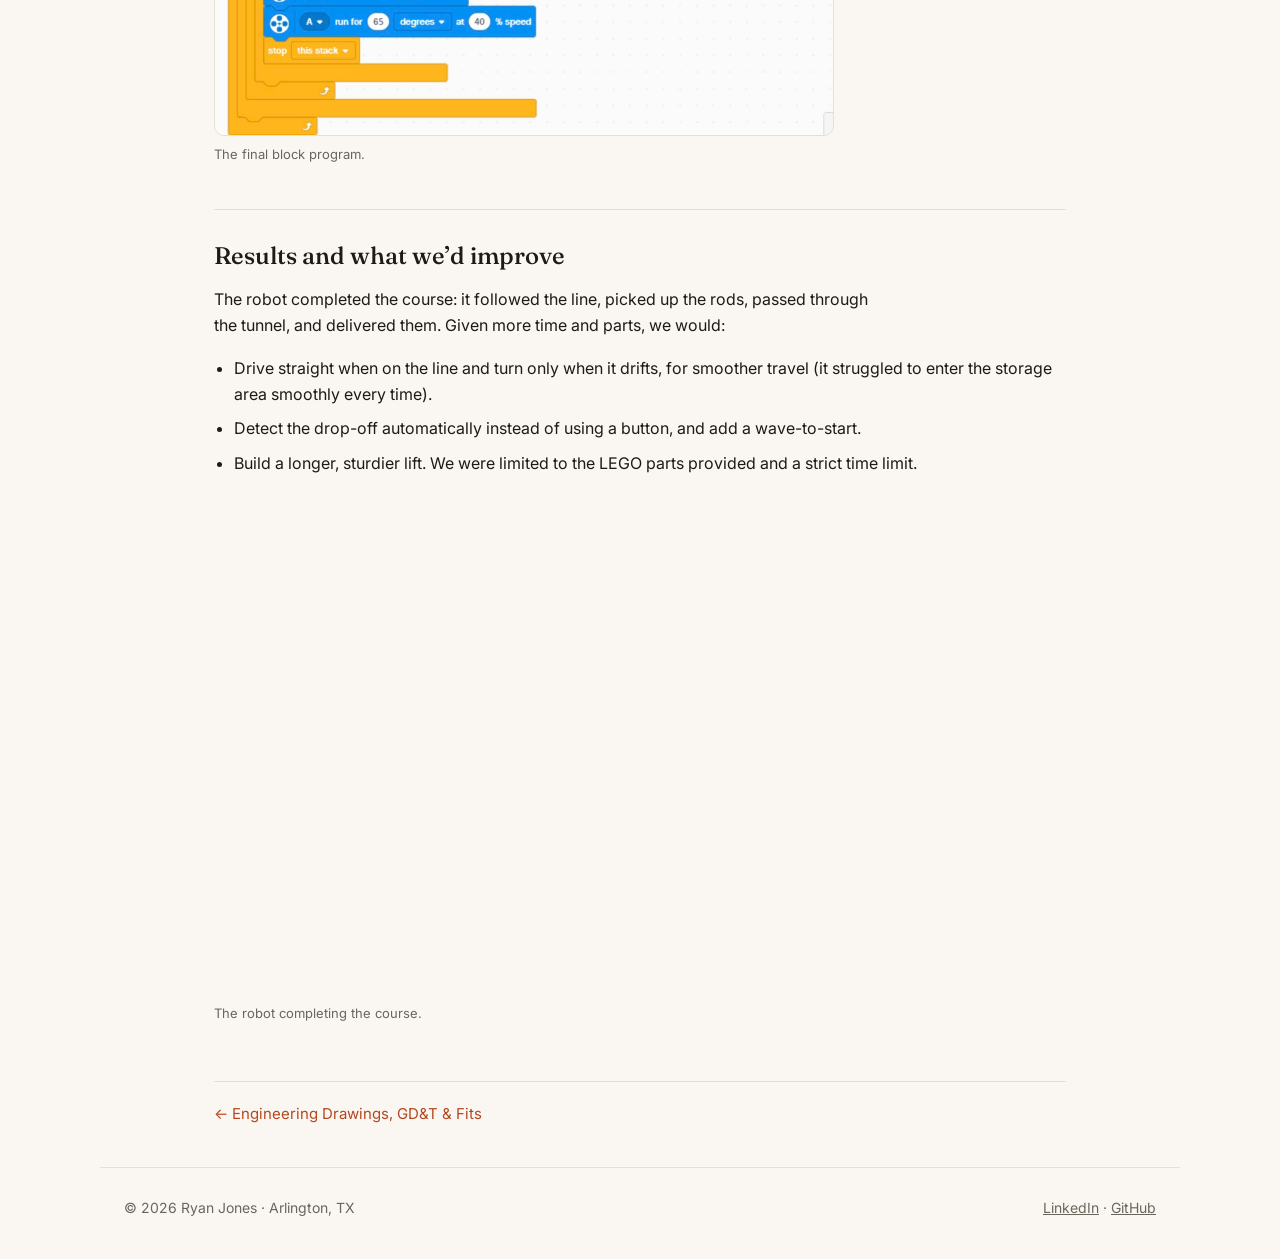
==== commit efc38f7d: "Update lego-line-following-robot.html" ====
--- a/projects/lego-line-following-robot.html
+++ b/projects/lego-line-following-robot.html
@@ -18,7 +18,7 @@
     <div class="hero-media"><figure class=""><img src="../assets/images/lego-robot-final.jpg" alt="The final robot on the course." loading="lazy"><figcaption>The final robot on the course.</figcaption></figure></div>
     <div class="prose"><h2>How it works</h2><ul><li><strong>Line following:</strong> a light sensor reads black or white and the robot turns left or right as it moves forward, so it keeps correcting back onto the line.</li><li><strong>Pickup:</strong> when the front sensor detects the robot is within 5 cm of the wall at the storage area, it raises the lift to take the rods, backs up along the line, and moves right until it finds the line that leads to the tunnel.</li><li><strong>Delivery:</strong> it resumes line following to the end, and a button press makes it stop and drop the rods into the box.</li></ul><h2>Problems we solved</h2><ul><li><strong>Line following</strong> didn’t work at first. We moved the light sensor and changed how it interpreted reflected light.</li><li><strong>Forever blocks</strong> could trap the program in a loop instead of moving to the next step, which we had to work around.</li><li><strong>Lift versus sensor:</strong> early lift designs were large enough to block the distance sensor, making the robot think it was next to a wall. We built a smaller, wider lift, trading some stability for correct sensing.</li><li><strong>Arms:</strong> arms spread wide kept hitting the legs of the table holding the rods, so we brought them close together, removed the angled LEGO pieces at the tips, and added weight at the end.</li></ul><div class="gallery g3"><figure class=""><img src="../assets/images/lego-before-1.jpg" alt="Earlier version with wide arms." loading="lazy"><figcaption>Earlier version with wide arms.</figcaption></figure><figure class=""><img src="../assets/images/lego-before-2.jpg" alt="Earlier version." loading="lazy"><figcaption>Earlier version.</figcaption></figure><figure class=""><img src="../assets/images/lego-top.jpg" alt="Top view." loading="lazy"><figcaption>Top view.</figcaption></figure></div><h2>Program</h2><figure class="narrow-fig"><img src="../assets/images/lego-code.png" alt="The final block program." loading="lazy"><figcaption>The final block program.</figcaption></figure><h2>Results and what we’d improve</h2><p>The robot completed the course: it followed the line, picked up the rods, passed through the tunnel, and delivered them. Given more time and parts, we would:</p><ul><li>Drive straight when on the line and turn only when it drifts, for smoother travel (it struggled to enter the storage area smoothly every time).</li><li>Detect the drop-off automatically instead of using a button, and add a wave-to-start.</li><li>Build a longer, sturdier lift. We were limited to the LEGO parts provided and a strict time limit.</li></ul> 
 <figure class="vid wide"><div class="video"><iframe src="https://www.youtube.com/embed/M2R_I4u5NtI" title="Rod retrieval robot run" allowfullscreen loading="lazy"></iframe></div><figcaption>The robot completing the course.</figcaption></figure>
---></div>
+</div>
     <nav class="pn" aria-label="More projects"><a href="gdt-drawings-and-fits.html">← Engineering Drawings, GD&amp;T &amp; Fits</a></nav>
   </main>
   <footer class="wrap footer"><span>© 2026 Ryan Jones · Arlington, TX</span><span><a href="https://www.linkedin.com/in/ryancjones311/" target="_blank" rel="noopener">LinkedIn</a> · <a href="https://github.com/ryancjones311" target="_blank" rel="noopener">GitHub</a></span></footer>
